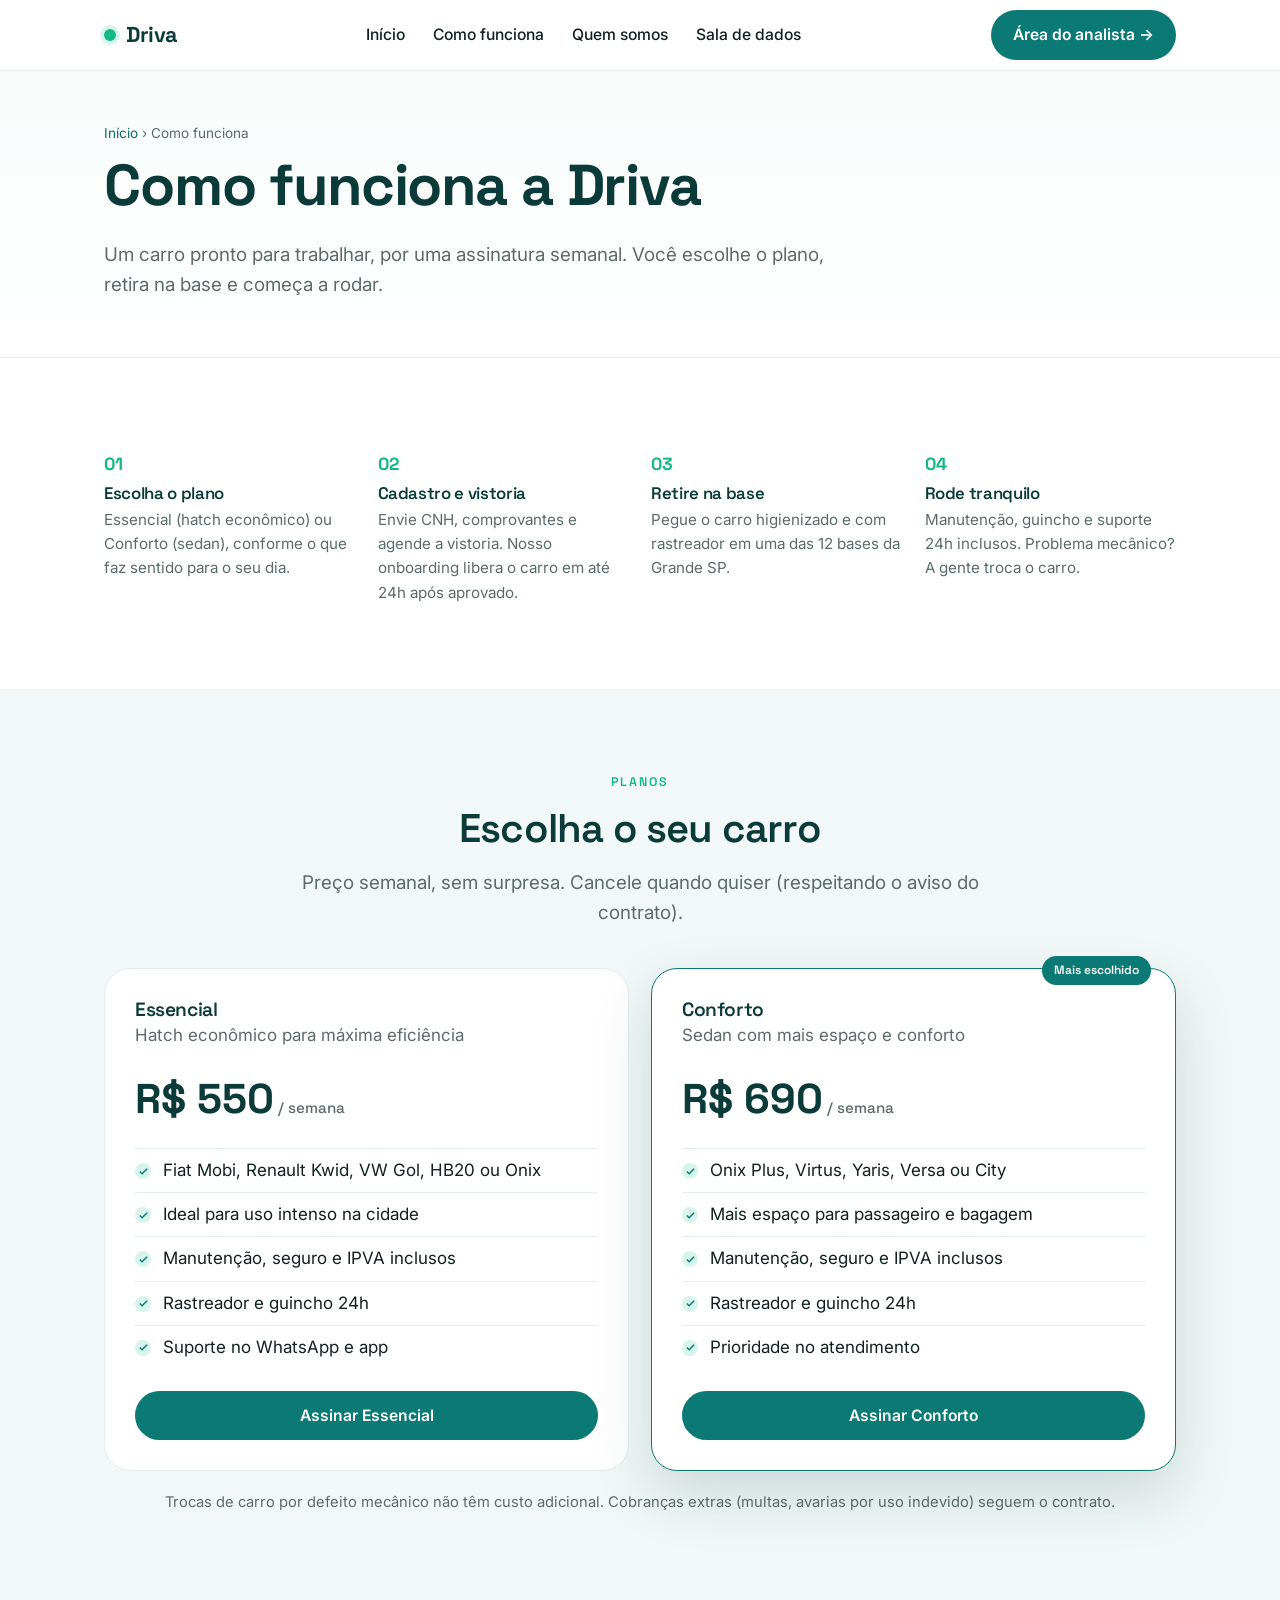
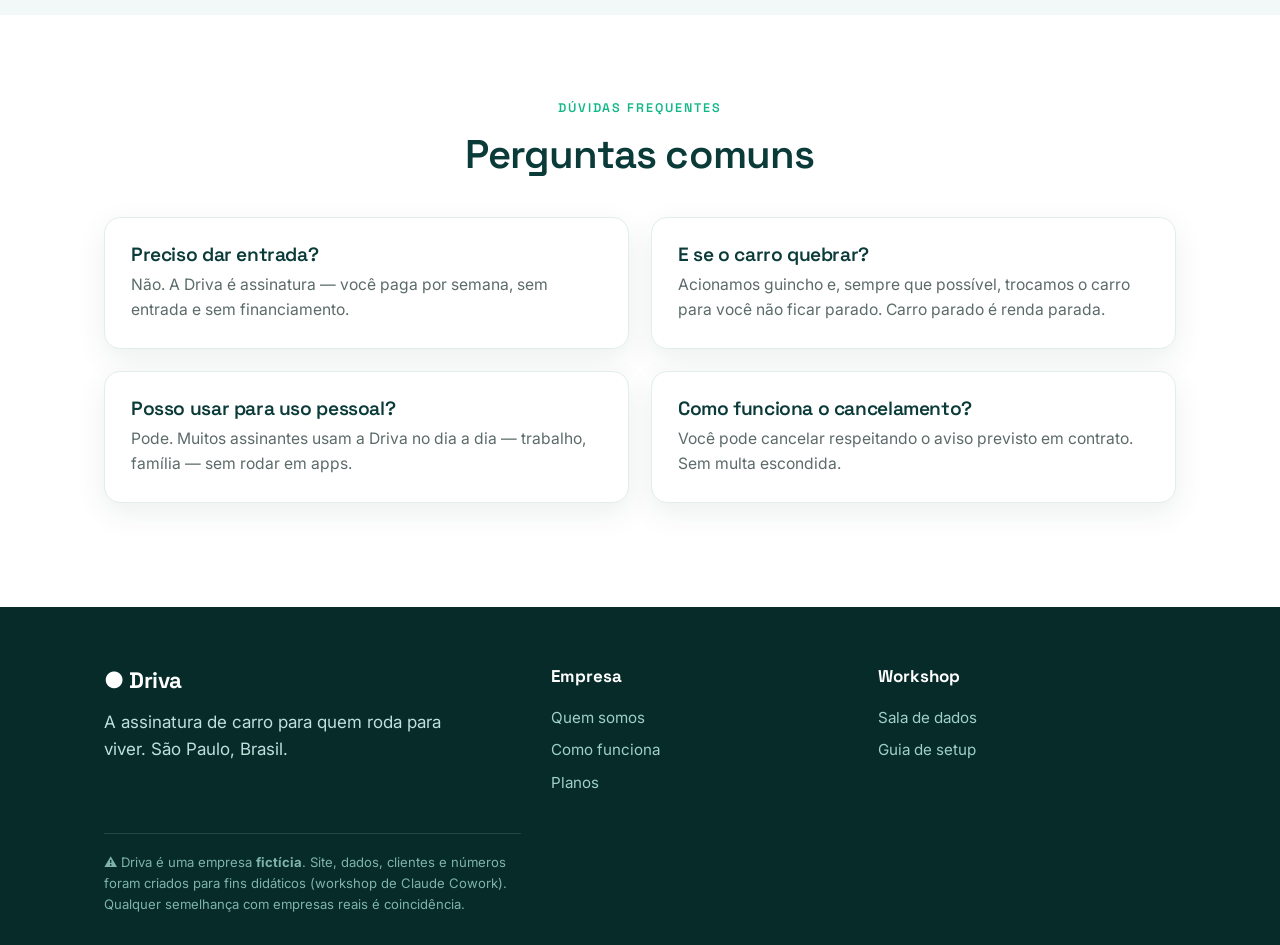
==== como-funciona.html @ 370d9366 "Publica site do desafio Driva (CX Academy)" ====
<!DOCTYPE html>
<html lang="pt-BR">
<head>
<meta charset="UTF-8">
<meta name="viewport" content="width=device-width, initial-scale=1.0">
<title>Como funciona e planos — Driva</title>
<link rel="preconnect" href="https://fonts.googleapis.com">
<link rel="preconnect" href="https://fonts.gstatic.com" crossorigin>
<link href="https://fonts.googleapis.com/css2?family=Inter:wght@400;500;600;700&family=Space+Grotesk:wght@500;600;700&display=swap" rel="stylesheet">
<link rel="stylesheet" href="assets/css/style.css">
</head>
<body>

<nav class="nav">
  <div class="wrap">
    <a class="brand" href="index.html"><span class="dot"></span>Driva</a>
    <div class="nav-links">
      <a href="index.html">Início</a>
      <a href="como-funciona.html">Como funciona</a>
      <a href="quem-somos.html">Quem somos</a>
      <a href="sala-de-dados.html">Sala de dados</a>
    </div>
    <a class="btn" href="sala-de-dados.html">Área do analista →</a>
  </div>
</nav>

<header class="phead">
  <div class="wrap">
    <p class="crumb"><a href="index.html">Início</a> › Como funciona</p>
    <h1>Como funciona a Driva</h1>
    <p class="lead">Um carro pronto para trabalhar, por uma assinatura semanal. Você escolhe o plano, retira na base e começa a rodar.</p>
  </div>
</header>

<section class="section">
  <div class="wrap">
    <div class="steps">
      <div class="step"><div class="n"></div><h3>Escolha o plano</h3><p>Essencial (hatch econômico) ou Conforto (sedan), conforme o que faz sentido para o seu dia.</p></div>
      <div class="step"><div class="n"></div><h3>Cadastro e vistoria</h3><p>Envie CNH, comprovantes e agende a vistoria. Nosso onboarding libera o carro em até 24h após aprovado.</p></div>
      <div class="step"><div class="n"></div><h3>Retire na base</h3><p>Pegue o carro higienizado e com rastreador em uma das 12 bases da Grande SP.</p></div>
      <div class="step"><div class="n"></div><h3>Rode tranquilo</h3><p>Manutenção, guincho e suporte 24h inclusos. Problema mecânico? A gente troca o carro.</p></div>
    </div>
  </div>
</section>

<section class="section soft">
  <div class="wrap">
    <div class="center" style="margin-bottom:40px">
      <p class="eyebrow">Planos</p>
      <h2>Escolha o seu carro</h2>
      <p class="lead" style="margin-inline:auto">Preço semanal, sem surpresa. Cancele quando quiser (respeitando o aviso do contrato).</p>
    </div>
    <div class="price">
      <div class="plan">
        <h3>Essencial</h3>
        <p style="color:var(--muted);margin-top:-6px">Hatch econômico para máxima eficiência</p>
        <div class="amt">R$ 550<small> / semana</small></div>
        <ul>
          <li>Fiat Mobi, Renault Kwid, VW Gol, HB20 ou Onix</li>
          <li>Ideal para uso intenso na cidade</li>
          <li>Manutenção, seguro e IPVA inclusos</li>
          <li>Rastreador e guincho 24h</li>
          <li>Suporte no WhatsApp e app</li>
        </ul>
        <a class="btn" style="margin-top:22px;width:100%;justify-content:center" href="#">Assinar Essencial</a>
      </div>
      <div class="plan featured">
        <span class="tag">Mais escolhido</span>
        <h3>Conforto</h3>
        <p style="color:var(--muted);margin-top:-6px">Sedan com mais espaço e conforto</p>
        <div class="amt">R$ 690<small> / semana</small></div>
        <ul>
          <li>Onix Plus, Virtus, Yaris, Versa ou City</li>
          <li>Mais espaço para passageiro e bagagem</li>
          <li>Manutenção, seguro e IPVA inclusos</li>
          <li>Rastreador e guincho 24h</li>
          <li>Prioridade no atendimento</li>
        </ul>
        <a class="btn" style="margin-top:22px;width:100%;justify-content:center" href="#">Assinar Conforto</a>
      </div>
    </div>
    <p class="center" style="color:var(--muted);margin-top:20px;font-size:.92rem">Trocas de carro por defeito mecânico não têm custo adicional. Cobranças extras (multas, avarias por uso indevido) seguem o contrato.</p>
  </div>
</section>

<section class="section">
  <div class="wrap">
    <div class="center" style="margin-bottom:40px"><p class="eyebrow">Dúvidas frequentes</p><h2>Perguntas comuns</h2></div>
    <div class="grid g2">
      <div class="card"><h3>Preciso dar entrada?</h3><p>Não. A Driva é assinatura — você paga por semana, sem entrada e sem financiamento.</p></div>
      <div class="card"><h3>E se o carro quebrar?</h3><p>Acionamos guincho e, sempre que possível, trocamos o carro para você não ficar parado. Carro parado é renda parada.</p></div>
      <div class="card"><h3>Posso usar para uso pessoal?</h3><p>Pode. Muitos assinantes usam a Driva no dia a dia — trabalho, família — sem rodar em apps.</p></div>
      <div class="card"><h3>Como funciona o cancelamento?</h3><p>Você pode cancelar respeitando o aviso previsto em contrato. Sem multa escondida.</p></div>
    </div>
  </div>
</section>

<footer class="foot">
  <div class="wrap">
    <div>
      <div class="brand" style="font-family:var(--display);font-weight:700;font-size:1.4rem">● Driva</div>
      <p style="max-width:34ch;margin-top:10px">A assinatura de carro para quem roda para viver. São Paulo, Brasil.</p>
    </div>
    <div><h4>Empresa</h4><a href="quem-somos.html">Quem somos</a><a href="como-funciona.html">Como funciona</a><a href="como-funciona.html">Planos</a></div>
    <div><h4>Workshop</h4><a href="sala-de-dados.html">Sala de dados</a><a href="setup.html">Guia de setup</a></div>
  </div>
  <div class="wrap"><div class="disc">⚠️ Driva é uma empresa <b>fictícia</b>. Site, dados, clientes e números foram criados para fins didáticos (workshop de Claude Cowork). Qualquer semelhança com empresas reais é coincidência.</div></div>
</footer>

</body>
</html>
---- assets/css/style.css ----
/* ===== Driva — identidade visual (mobilidade moderna e clean) ===== */
:root{
  --teal:#0B7A75; --teal-dark:#0B3B39; --teal-600:#0E6E69;
  --mint:#12B886; --mint-soft:#D7F5EC;
  --bg:#ffffff; --bg-soft:#F1F8F7; --bg-deep:#062B29;
  --ink:#12201F; --muted:#5C6B6A; --line:#E1EEEC;
  --radius:16px; --radius-lg:26px; --shadow:0 10px 30px rgba(11,59,57,.08);
  --shadow-lg:0 24px 60px rgba(11,59,57,.16);
  --sans:'Inter',-apple-system,BlinkMacSystemFont,'Segoe UI',Roboto,Helvetica,Arial,sans-serif;
  --display:'Space Grotesk',var(--sans);
}
*{box-sizing:border-box}
html{scroll-behavior:smooth}
body{margin:0;font-family:var(--sans);color:var(--ink);background:var(--bg);line-height:1.6;
  -webkit-font-smoothing:antialiased;font-size:17px}
a{color:var(--teal-600);text-decoration:none}
img{max-width:100%}
h1,h2,h3{font-family:var(--display);line-height:1.12;letter-spacing:-.02em;margin:0 0 .4em;color:var(--teal-dark)}
h1{font-size:clamp(2.1rem,5vw,3.6rem);font-weight:700}
h2{font-size:clamp(1.6rem,3.4vw,2.5rem);font-weight:600}
h3{font-size:1.2rem;font-weight:600}
p{margin:0 0 1rem}
.wrap{max-width:1120px;margin:0 auto;padding:0 24px}
.section{padding:84px 0}
.section.soft{background:var(--bg-soft)}
.eyebrow{font-family:var(--display);text-transform:uppercase;letter-spacing:.16em;font-size:.78rem;
  font-weight:600;color:var(--mint);margin-bottom:14px}
.lead{font-size:1.18rem;color:var(--muted);max-width:60ch}
.center{text-align:center}.center .lead{margin-inline:auto}

/* ---- nav ---- */
.nav{position:sticky;top:0;z-index:50;background:rgba(255,255,255,.86);backdrop-filter:blur(12px);
  border-bottom:1px solid var(--line)}
.nav .wrap{display:flex;align-items:center;justify-content:space-between;height:70px}
.brand{display:flex;align-items:center;gap:10px;font-family:var(--display);font-weight:700;font-size:1.35rem;
  color:var(--teal-dark);letter-spacing:-.02em}
.brand .dot{width:12px;height:12px;border-radius:50%;background:var(--mint);box-shadow:0 0 0 4px var(--mint-soft)}
.nav-links{display:flex;align-items:center;gap:28px}
.nav-links a{color:var(--ink);font-weight:500;font-size:.98rem}
.nav-links a:hover{color:var(--teal)}
.btn{display:inline-flex;align-items:center;gap:8px;background:var(--teal);color:#fff;border:0;
  padding:12px 22px;border-radius:100px;font-weight:600;font-family:var(--sans);cursor:pointer;
  transition:transform .15s ease,box-shadow .15s ease;font-size:.98rem}
.btn:hover{transform:translateY(-2px);box-shadow:0 10px 24px rgba(11,122,117,.32);color:#fff}
.btn.ghost{background:transparent;color:var(--teal-dark);border:1.5px solid var(--line)}
.btn.ghost:hover{border-color:var(--teal);box-shadow:none}
.btn.big{padding:15px 30px;font-size:1.05rem}
.btn.light{background:#fff;color:var(--teal-dark)}

/* ---- hero ---- */
.hero{position:relative;overflow:hidden;background:
   radial-gradient(1200px 500px at 80% -10%,rgba(18,184,134,.16),transparent 60%),
   linear-gradient(180deg,#F7FCFB, #fff)}
.hero .wrap{display:grid;grid-template-columns:1.1fr .9fr;gap:48px;align-items:center;padding-top:70px;padding-bottom:80px}
.hero h1 span{color:var(--teal)}
.hero .cta{display:flex;gap:14px;flex-wrap:wrap;margin-top:26px}
.badge{display:inline-flex;align-items:center;gap:8px;background:var(--mint-soft);color:var(--teal-dark);
  font-weight:600;font-size:.82rem;padding:7px 14px;border-radius:100px;margin-bottom:22px;font-family:var(--display)}
.hero-card{background:var(--teal-dark);border-radius:var(--radius-lg);padding:30px;color:#EAF7F5;box-shadow:var(--shadow-lg);
  background-image:radial-gradient(500px 200px at 100% 0,rgba(18,184,134,.35),transparent)}
.hero-card h3{color:#fff}
.stat-grid{display:grid;grid-template-columns:1fr 1fr;gap:16px;margin-top:8px}
.stat{background:rgba(255,255,255,.06);border:1px solid rgba(255,255,255,.12);border-radius:14px;padding:16px}
.stat b{font-family:var(--display);font-size:1.9rem;color:#fff;display:block;line-height:1}
.stat span{font-size:.82rem;color:#A9D6D0}

/* ---- generic cards ---- */
.grid{display:grid;gap:22px}
.g3{grid-template-columns:repeat(3,1fr)}
.g2{grid-template-columns:repeat(2,1fr)}
.g4{grid-template-columns:repeat(4,1fr)}
.card{background:#fff;border:1px solid var(--line);border-radius:var(--radius);padding:26px;box-shadow:var(--shadow)}
.card .ic{width:46px;height:46px;border-radius:12px;background:var(--mint-soft);display:grid;place-items:center;margin-bottom:14px}
.card h3{margin-bottom:6px}
.card p{color:var(--muted);margin:0;font-size:.98rem}
.kpis{display:grid;grid-template-columns:repeat(4,1fr);gap:18px;text-align:center}
.kpis .k b{font-family:var(--display);font-size:2.4rem;color:var(--teal);display:block;line-height:1}
.kpis .k span{color:var(--muted);font-size:.9rem}

/* ---- steps ---- */
.steps{counter-reset:s;display:grid;grid-template-columns:repeat(4,1fr);gap:22px}
.step{position:relative;padding-top:8px}
.step .n{counter-increment:s;font-family:var(--display);font-weight:700;color:var(--mint);font-size:1.1rem}
.step .n::before{content:"0" counter(s)}
.step h3{font-size:1.05rem;margin:.4rem 0 .3rem}
.step p{color:var(--muted);font-size:.95rem;margin:0}

/* ---- pricing ---- */
.price{display:grid;grid-template-columns:1fr 1fr;gap:22px}
.plan{border:1.5px solid var(--line);border-radius:var(--radius-lg);padding:30px;background:#fff;position:relative}
.plan.featured{border-color:var(--teal);box-shadow:var(--shadow-lg)}
.plan .tag{position:absolute;top:-13px;right:24px;background:var(--teal);color:#fff;font-size:.75rem;font-weight:600;
  padding:5px 12px;border-radius:100px;font-family:var(--display)}
.plan .amt{font-family:var(--display);font-size:2.6rem;color:var(--teal-dark);font-weight:700}
.plan .amt small{font-size:.95rem;color:var(--muted);font-weight:500}
.plan ul{list-style:none;padding:0;margin:16px 0 0}
.plan li{padding:8px 0 8px 28px;position:relative;color:var(--ink);border-top:1px solid var(--line)}
.plan li::before{content:"";position:absolute;left:0;top:14px;width:16px;height:16px;border-radius:50%;
  background:var(--mint-soft) url("data:image/svg+xml;utf8,<svg xmlns='http://www.w3.org/2000/svg' viewBox='0 0 24 24' fill='none' stroke='%230B7A75' stroke-width='3'><path d='M20 6L9 17l-5-5'/></svg>") center/11px no-repeat}

/* ---- persona ---- */
.persona{display:flex;gap:20px;align-items:flex-start;background:#fff;border:1px solid var(--line);
  border-radius:var(--radius);padding:26px;box-shadow:var(--shadow)}
.persona .av{flex:0 0 64px;height:64px;border-radius:16px;display:grid;place-items:center;font-size:30px;background:var(--mint-soft)}
.persona h3{margin-bottom:4px}.persona p{margin:0;color:var(--muted);font-size:.96rem}
.tags{display:flex;gap:8px;flex-wrap:wrap;margin-top:10px}
.tag-s{background:var(--bg-soft);border:1px solid var(--line);color:var(--teal-dark);font-size:.78rem;
  padding:4px 10px;border-radius:100px;font-weight:600}

/* ---- data room ---- */
.brief{background:var(--teal-dark);color:#EAF7F5;border-radius:var(--radius-lg);padding:38px;box-shadow:var(--shadow-lg);
  background-image:radial-gradient(600px 240px at 100% 0,rgba(18,184,134,.30),transparent)}
.brief h2{color:#fff}
.brief .q{display:flex;gap:14px;padding:14px 0;border-top:1px solid rgba(255,255,255,.14)}
.brief .q b{font-family:var(--display);color:var(--mint);font-size:1.3rem;flex:0 0 auto}
.brief .q p{margin:0;color:#DCEFEC}
.dl-grid{display:grid;grid-template-columns:1fr 1fr;gap:20px;margin-top:26px}
.dl{display:flex;gap:16px;align-items:center;background:#fff;border:1px solid var(--line);border-radius:var(--radius);
  padding:20px;box-shadow:var(--shadow);transition:transform .15s,box-shadow .15s}
.dl:hover{transform:translateY(-3px);box-shadow:var(--shadow-lg)}
.dl .ft{flex:0 0 52px;height:52px;border-radius:12px;display:grid;place-items:center;font-family:var(--display);
  font-weight:700;font-size:.8rem;color:#fff}
.ft.xls{background:#127c4a}.ft.pdf{background:#c0392b}
.dl h3{margin:0 0 3px;font-size:1.02rem}.dl p{margin:0;color:var(--muted);font-size:.86rem}
.dl .go{margin-left:auto;color:var(--teal);font-weight:700;font-size:1.4rem}
.note{background:var(--mint-soft);border-left:4px solid var(--teal);border-radius:12px;padding:16px 20px;color:var(--teal-dark);
  font-size:.95rem}

/* ---- setup / steps list ---- */
.slist{counter-reset:sl;list-style:none;padding:0;margin:0;display:grid;gap:16px}
.slist li{counter-increment:sl;background:#fff;border:1px solid var(--line);border-radius:var(--radius);
  padding:22px 24px 22px 66px;position:relative;box-shadow:var(--shadow)}
.slist li::before{content:counter(sl);position:absolute;left:20px;top:20px;width:32px;height:32px;border-radius:50%;
  background:var(--teal);color:#fff;font-family:var(--display);font-weight:700;display:grid;place-items:center}
.slist h3{margin:0 0 4px}.slist p{margin:0;color:var(--muted)}
code{background:#062B29;color:#9BEFD8;padding:2px 8px;border-radius:6px;font-size:.9em;font-family:'Space Grotesk',monospace}
.callout{border:1px dashed var(--teal);border-radius:var(--radius);padding:20px 24px;background:#fff}

/* ---- svg chart helpers ---- */
.chartcard{background:#fff;border:1px solid var(--line);border-radius:var(--radius);padding:24px;box-shadow:var(--shadow)}
.chartcard h3{font-size:1.05rem;margin-bottom:2px}
.chartcard .cap{color:var(--muted);font-size:.85rem;margin-bottom:12px}

/* ---- page header ---- */
.phead{background:linear-gradient(180deg,#F7FCFB,#fff);border-bottom:1px solid var(--line);padding:52px 0 40px}
.crumb{color:var(--muted);font-size:.85rem;margin-bottom:8px}

/* ---- footer ---- */
.foot{background:var(--bg-deep);color:#BFE0DB;padding:56px 0 30px;margin-top:20px}
.foot .wrap{display:grid;grid-template-columns:1.4fr 1fr 1fr;gap:30px}
.foot h4{color:#fff;font-family:var(--display);margin:0 0 12px}
.foot a{display:block;color:#9FCFC8;padding:4px 0;font-size:.95rem}
.foot .brand{color:#fff}
.disc{border-top:1px solid rgba(255,255,255,.12);margin-top:34px;padding-top:18px;font-size:.82rem;color:#7FB3AC}

@media(max-width:900px){
  .hero .wrap,.foot .wrap{grid-template-columns:1fr}
  .g3,.g4,.steps,.kpis,.price,.dl-grid{grid-template-columns:1fr 1fr}
  .nav-links{display:none}
}
@media(max-width:560px){
  .g3,.g4,.steps,.kpis,.price,.dl-grid,.g2{grid-template-columns:1fr}
  .section{padding:56px 0}
}
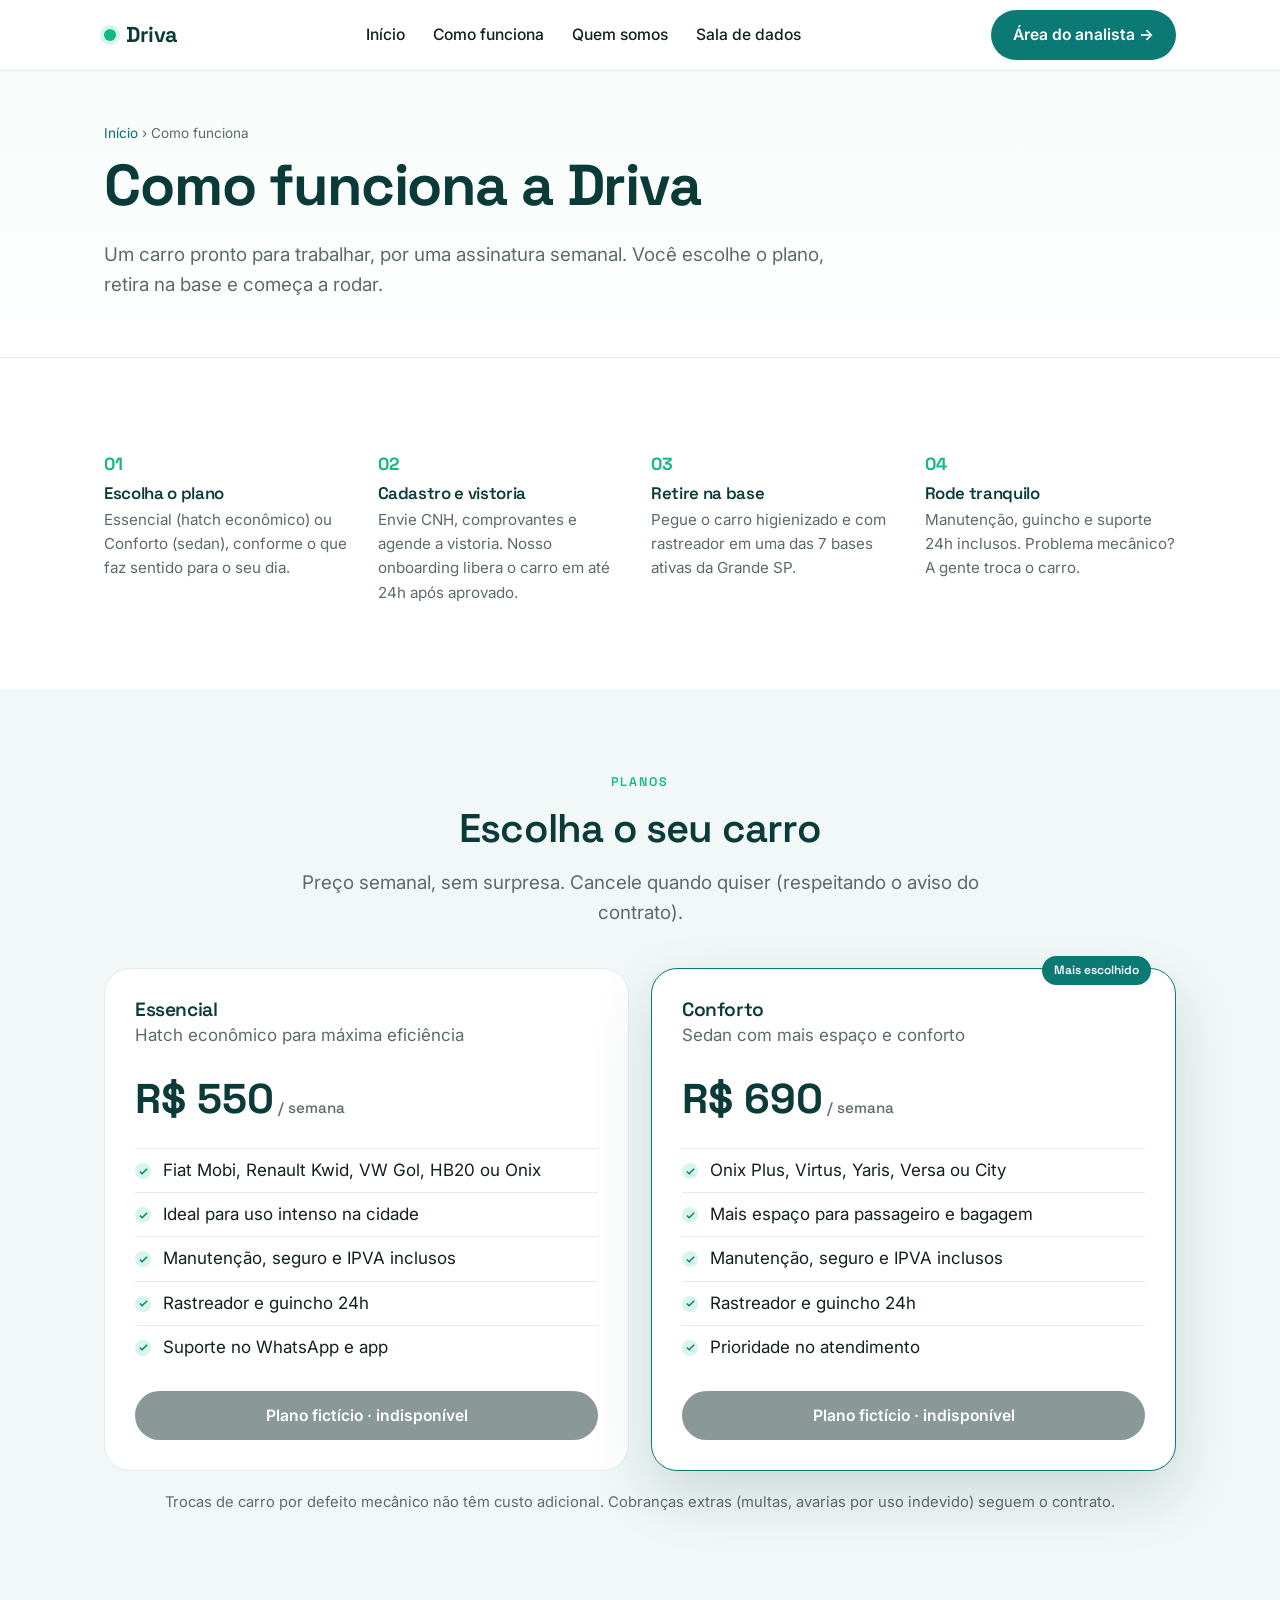
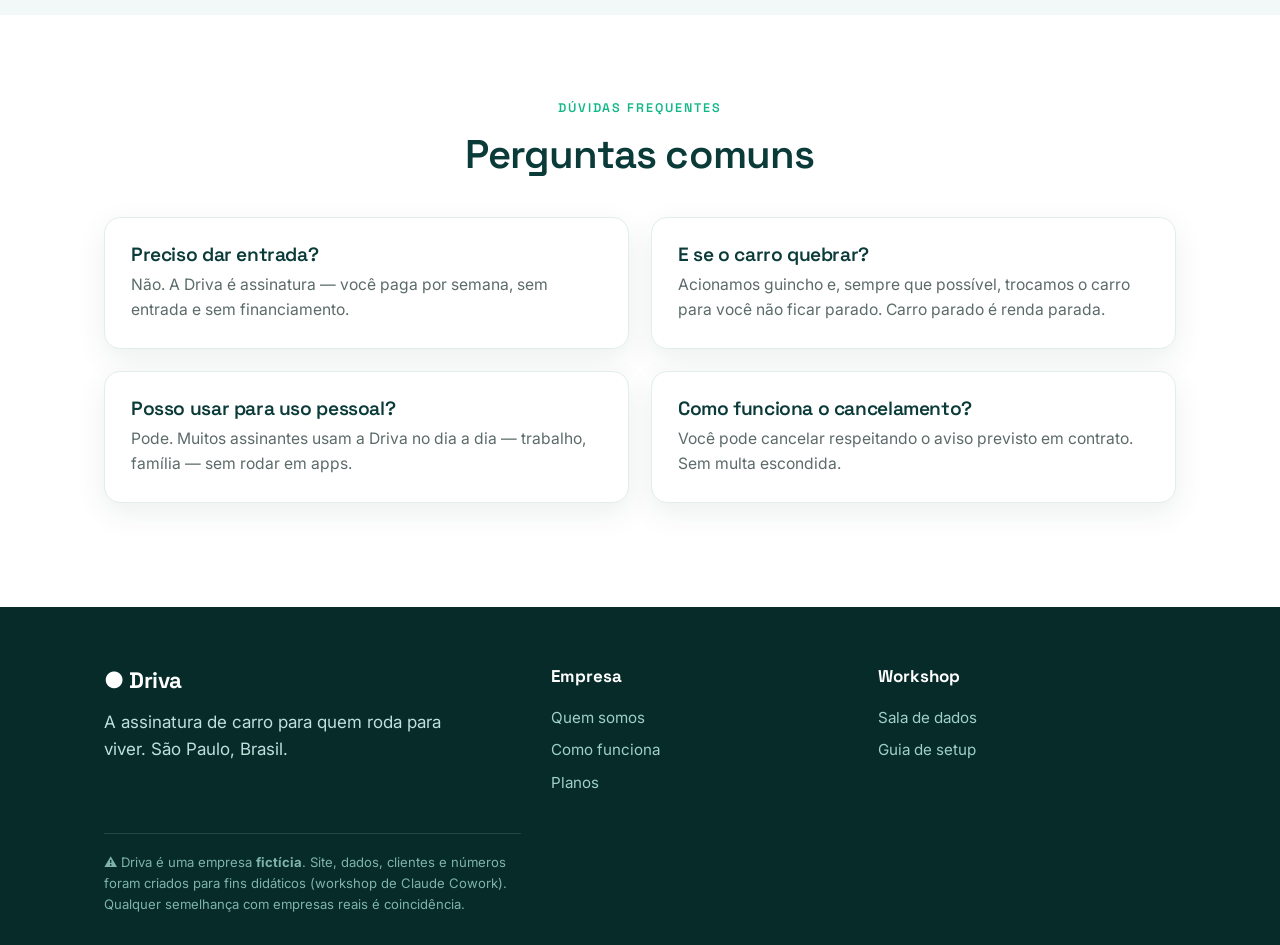
==== commit 7d11512f: "Update grande: correções de conteúdo, números, navegação, favicon, responsividade e materiais de dow" ====
--- a/como-funciona.html
+++ b/como-funciona.html
@@ -4,6 +4,7 @@
 <meta charset="UTF-8">
 <meta name="viewport" content="width=device-width, initial-scale=1.0">
 <title>Como funciona e planos — Driva</title>
+<link rel="icon" href="assets/favicon.svg" type="image/svg+xml">
 <link rel="preconnect" href="https://fonts.googleapis.com">
 <link rel="preconnect" href="https://fonts.gstatic.com" crossorigin>
 <link href="https://fonts.googleapis.com/css2?family=Inter:wght@400;500;600;700&family=Space+Grotesk:wght@500;600;700&display=swap" rel="stylesheet">
@@ -37,7 +38,7 @@
     <div class="steps">
       <div class="step"><div class="n"></div><h3>Escolha o plano</h3><p>Essencial (hatch econômico) ou Conforto (sedan), conforme o que faz sentido para o seu dia.</p></div>
       <div class="step"><div class="n"></div><h3>Cadastro e vistoria</h3><p>Envie CNH, comprovantes e agende a vistoria. Nosso onboarding libera o carro em até 24h após aprovado.</p></div>
-      <div class="step"><div class="n"></div><h3>Retire na base</h3><p>Pegue o carro higienizado e com rastreador em uma das 12 bases da Grande SP.</p></div>
+      <div class="step"><div class="n"></div><h3>Retire na base</h3><p>Pegue o carro higienizado e com rastreador em uma das 7 bases ativas da Grande SP.</p></div>
       <div class="step"><div class="n"></div><h3>Rode tranquilo</h3><p>Manutenção, guincho e suporte 24h inclusos. Problema mecânico? A gente troca o carro.</p></div>
     </div>
   </div>
@@ -62,7 +63,7 @@
           <li>Rastreador e guincho 24h</li>
           <li>Suporte no WhatsApp e app</li>
         </ul>
-        <a class="btn" style="margin-top:22px;width:100%;justify-content:center" href="#">Assinar Essencial</a>
+        <span class="btn disabled" style="margin-top:22px;width:100%;justify-content:center" aria-disabled="true">Plano fictício · indisponível</span>
       </div>
       <div class="plan featured">
         <span class="tag">Mais escolhido</span>
@@ -76,7 +77,7 @@
           <li>Rastreador e guincho 24h</li>
           <li>Prioridade no atendimento</li>
         </ul>
-        <a class="btn" style="margin-top:22px;width:100%;justify-content:center" href="#">Assinar Conforto</a>
+        <span class="btn disabled" style="margin-top:22px;width:100%;justify-content:center" aria-disabled="true">Plano fictício · indisponível</span>
       </div>
     </div>
     <p class="center" style="color:var(--muted);margin-top:20px;font-size:.92rem">Trocas de carro por defeito mecânico não têm custo adicional. Cobranças extras (multas, avarias por uso indevido) seguem o contrato.</p>
--- a/assets/css/style.css
+++ b/assets/css/style.css
@@ -46,6 +46,7 @@
 .btn.ghost:hover{border-color:var(--teal);box-shadow:none}
 .btn.big{padding:15px 30px;font-size:1.05rem}
 .btn.light{background:#fff;color:var(--teal-dark)}
+.btn.disabled{background:#8A9997;color:#fff;cursor:default;pointer-events:none;box-shadow:none;transform:none}
 
 /* ---- hero ---- */
 .hero{position:relative;overflow:hidden;background:
@@ -133,6 +134,8 @@
 .slist li::before{content:counter(sl);position:absolute;left:20px;top:20px;width:32px;height:32px;border-radius:50%;
   background:var(--teal);color:#fff;font-family:var(--display);font-weight:700;display:grid;place-items:center}
 .slist h3{margin:0 0 4px}.slist p{margin:0;color:var(--muted)}
+.slist,.slist li{min-width:0}
+.file-tree{overflow-wrap:anywhere;word-break:break-word}
 code{background:#062B29;color:#9BEFD8;padding:2px 8px;border-radius:6px;font-size:.9em;font-family:'Space Grotesk',monospace}
 .callout{border:1px dashed var(--teal);border-radius:var(--radius);padding:20px 24px;background:#fff}
 
@@ -161,4 +164,6 @@
 @media(max-width:560px){
   .g3,.g4,.steps,.kpis,.price,.dl-grid,.g2{grid-template-columns:1fr}
   .section{padding:56px 0}
+  .slist li{padding:20px 18px 20px 60px}
+  .file-tree{font-size:.82rem;line-height:1.75!important}
 }
